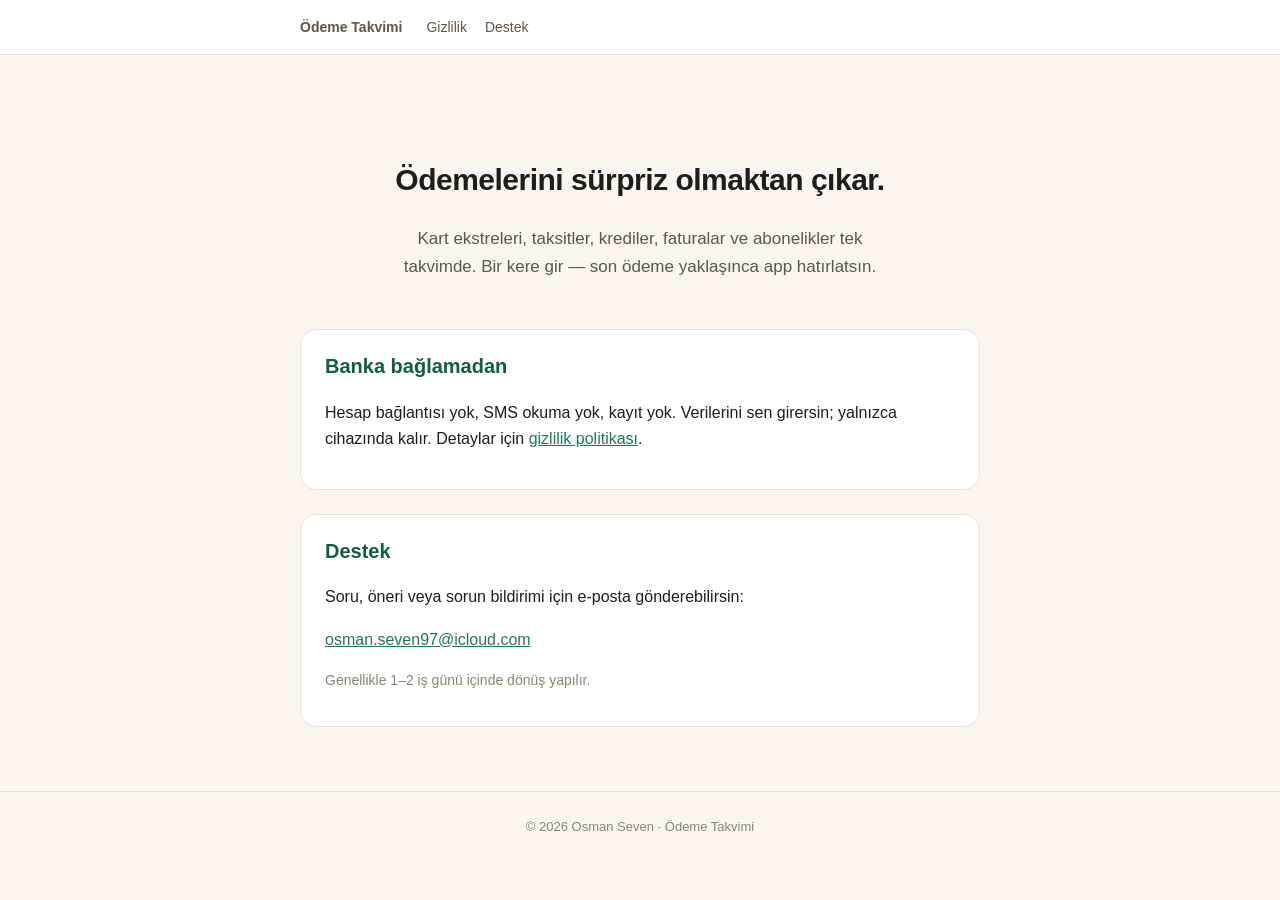
==== index.html @ da591027 "Ödeme Takvimi web: gizlilik politikası + destek sayfası" ====
<!doctype html>
<html lang="tr">
<head>
<meta charset="utf-8">
<meta name="viewport" content="width=device-width, initial-scale=1">
<title>Ödeme Takvimi — Taksit, kredi ve faturaların tek takviminde</title>
<meta name="description" content="Kart ekstreleri, taksitler, krediler, faturalar ve abonelikler tek takvimde. Banka bağlamadan, verilerin cihazında.">
<link rel="stylesheet" href="style.css">
</head>
<body>
<header>
  <div class="nav">
    <a class="brand" href="index.html">Ödeme Takvimi</a>
    <ul>
      <li><a href="privacy.html">Gizlilik</a></li>
      <li><a href="#destek">Destek</a></li>
    </ul>
  </div>
</header>

<main>
  <div class="hero">
    <h1>Ödemelerini sürpriz olmaktan çıkar.</h1>
    <p>Kart ekstreleri, taksitler, krediler, faturalar ve abonelikler tek takvimde. Bir kere gir — son ödeme yaklaşınca app hatırlatsın.</p>
  </div>

  <div class="card">
    <h2 style="margin-top:0">Banka bağlamadan</h2>
    <p>Hesap bağlantısı yok, SMS okuma yok, kayıt yok. Verilerini sen girersin; yalnızca cihazında kalır. Detaylar için <a href="privacy.html">gizlilik politikası</a>.</p>
  </div>

  <div class="card" id="destek">
    <h2 style="margin-top:0">Destek</h2>
    <p>Soru, öneri veya sorun bildirimi için e-posta gönderebilirsin:</p>
    <p><a href="mailto:osman.seven97@icloud.com">osman.seven97@icloud.com</a></p>
    <p class="meta">Genellikle 1–2 iş günü içinde dönüş yapılır.</p>
  </div>
</main>

<footer>© 2026 Osman Seven · Ödeme Takvimi</footer>
</body>
</html>
---- style.css ----
:root {
  --paper: #FAF6EF;
  --surface: #FFFFFF;
  --ink: #1F1D18;
  --ink2: #5C574C;
  --ink3: #8A8478;
  --green: #1C7A5B;
  --green-deep: #125C44;
  --line: #E8E2D6;
}

* { box-sizing: border-box; }

body {
  margin: 0;
  font-family: -apple-system, BlinkMacSystemFont, "Avenir Next", "Segoe UI", sans-serif;
  background: var(--paper);
  color: var(--ink);
  line-height: 1.65;
}

header {
  border-bottom: 1px solid var(--line);
  background: var(--surface);
}

.nav {
  max-width: 720px;
  margin: 0 auto;
  padding: 14px 20px;
  display: flex;
  align-items: center;
  gap: 24px;
}

.brand {
  font-weight: 700;
  font-size: 18px;
  color: var(--green-deep);
  text-decoration: none;
}

.nav ul {
  list-style: none;
  display: flex;
  gap: 18px;
  margin: 0;
  padding: 0;
}

.nav a { color: var(--ink2); text-decoration: none; font-size: 14px; }
.nav a:hover { color: var(--green); }

main {
  max-width: 720px;
  margin: 0 auto;
  padding: 32px 20px 64px;
}

h1 { font-size: 30px; letter-spacing: -0.5px; color: var(--ink); }
h2 { font-size: 20px; margin-top: 36px; color: var(--green-deep); }
h3 { font-size: 16px; margin-top: 24px; }

.meta { color: var(--ink3); font-size: 14px; }

a { color: var(--green); }

.hero {
  text-align: center;
  padding: 48px 0 24px;
}

.hero p { color: var(--ink2); font-size: 17px; max-width: 480px; margin: 12px auto 0; }

.card {
  background: var(--surface);
  border: 1px solid var(--line);
  border-radius: 16px;
  padding: 20px 24px;
  margin-top: 24px;
}

footer {
  border-top: 1px solid var(--line);
  color: var(--ink3);
  font-size: 13px;
  text-align: center;
  padding: 24px 20px;
}
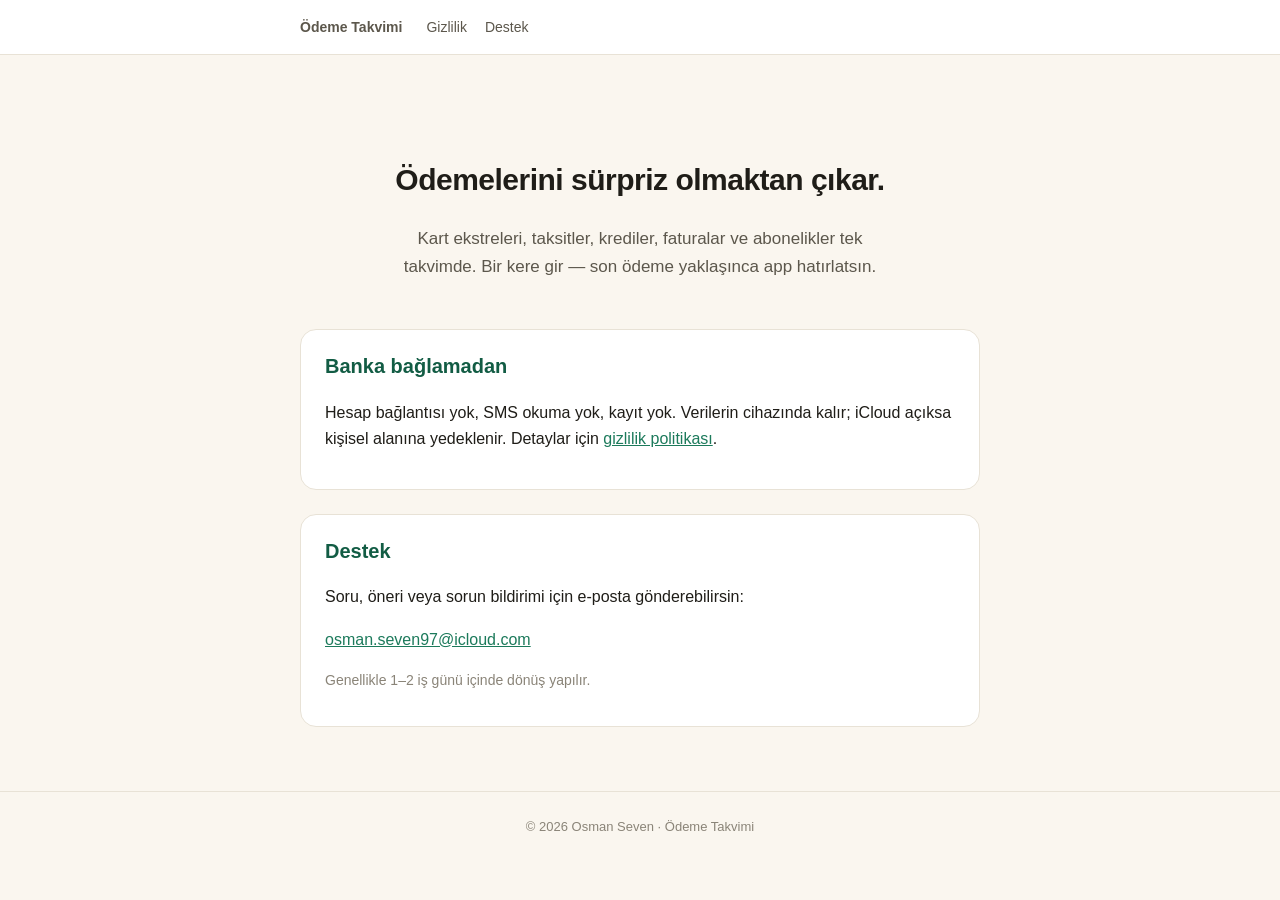
==== commit 245af415: "Gizlilik metni iCloud yedeğiyle tutarlı: "yalnızca cihazında" → "cihazınızda ve iCloud açıksa kişise" ====
--- a/index.html
+++ b/index.html
@@ -4,7 +4,7 @@
 <meta charset="utf-8">
 <meta name="viewport" content="width=device-width, initial-scale=1">
 <title>Ödeme Takvimi — Taksit, kredi ve faturaların tek takviminde</title>
-<meta name="description" content="Kart ekstreleri, taksitler, krediler, faturalar ve abonelikler tek takvimde. Banka bağlamadan, verilerin cihazında.">
+<meta name="description" content="Kart ekstreleri, taksitler, krediler, faturalar ve abonelikler tek takvimde. Banka bağlamadan, cihazında ve kişisel iCloud yedeğinde.">
 <link rel="stylesheet" href="style.css">
 </head>
 <body>
@@ -26,7 +26,7 @@
 
   <div class="card">
     <h2 style="margin-top:0">Banka bağlamadan</h2>
-    <p>Hesap bağlantısı yok, SMS okuma yok, kayıt yok. Verilerini sen girersin; yalnızca cihazında kalır. Detaylar için <a href="privacy.html">gizlilik politikası</a>.</p>
+    <p>Hesap bağlantısı yok, SMS okuma yok, kayıt yok. Verilerin cihazında kalır; iCloud açıksa kişisel alanına yedeklenir. Detaylar için <a href="privacy.html">gizlilik politikası</a>.</p>
   </div>
 
   <div class="card" id="destek">
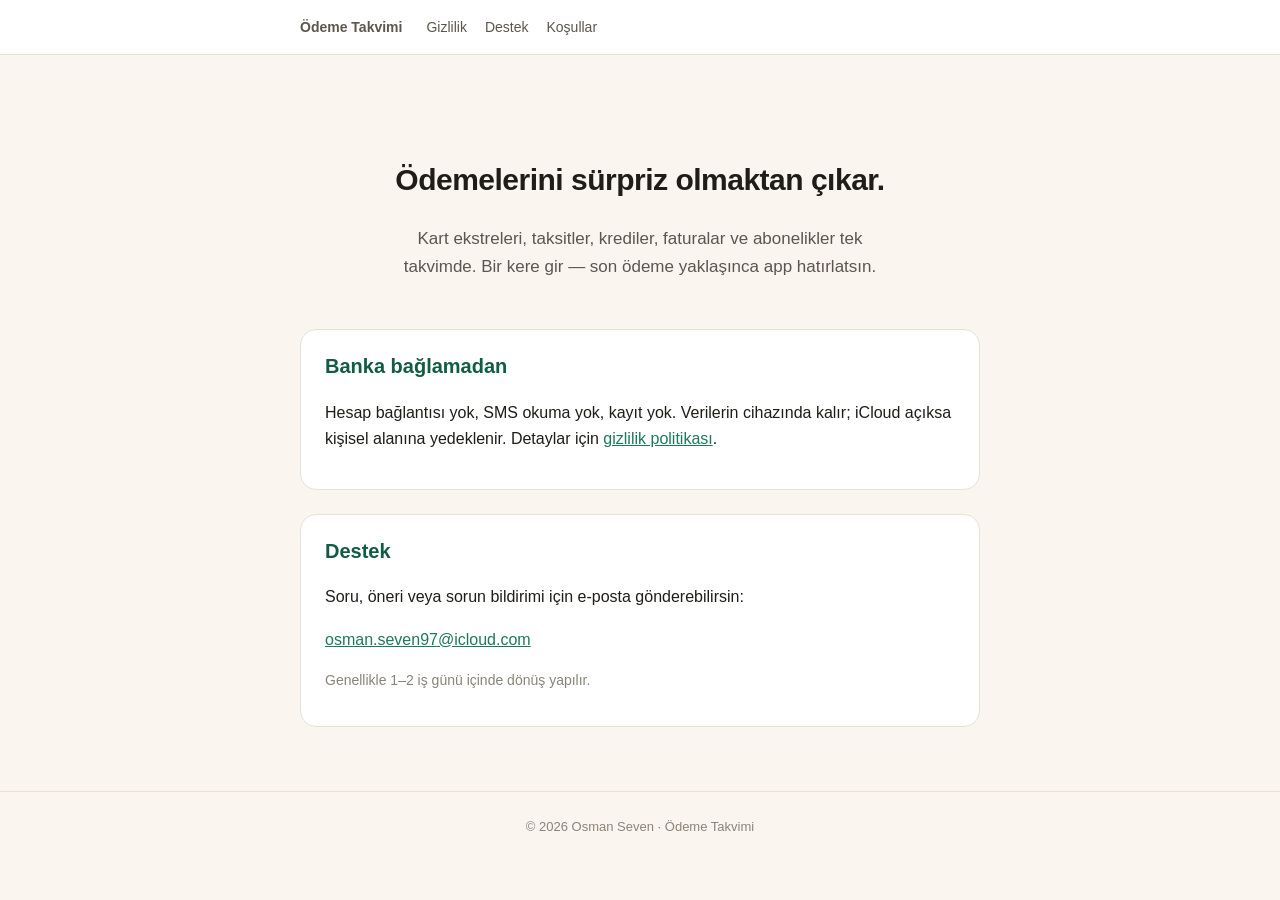
==== commit 517b5e9f: "Legal sayfaları: terms.html (TR+EN) + privacy-en + support(.html/-en) + nav - terms.html: kendi Kull" ====
--- a/index.html
+++ b/index.html
@@ -13,7 +13,8 @@
     <a class="brand" href="index.html">Ödeme Takvimi</a>
     <ul>
       <li><a href="privacy.html">Gizlilik</a></li>
-      <li><a href="#destek">Destek</a></li>
+      <li><a href="support.html">Destek</a></li>
+      <li><a href="terms.html">Koşullar</a></li>
     </ul>
   </div>
 </header>
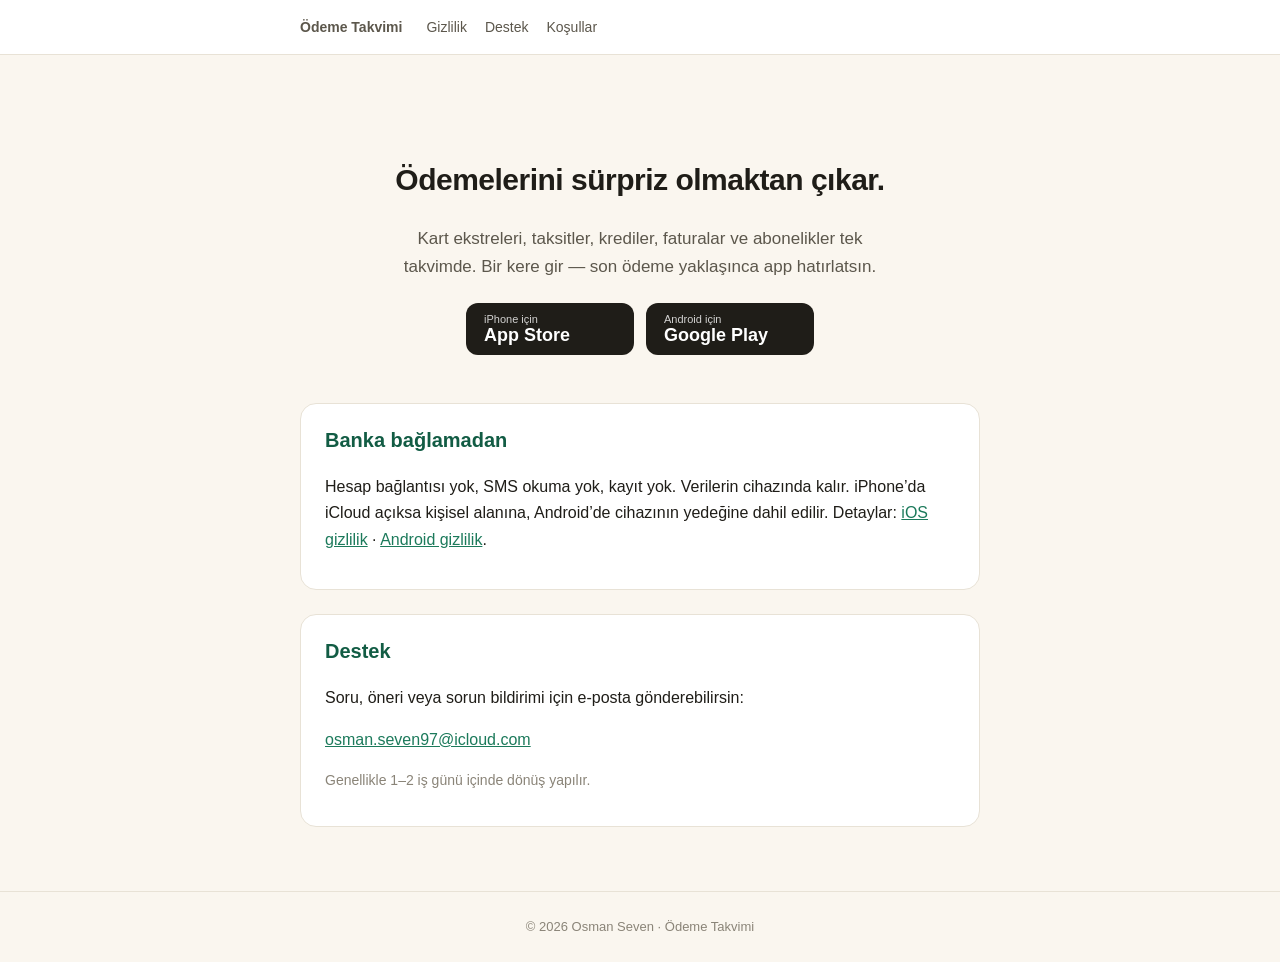
==== commit 5868b18e: "Ana sayfaya App Store ve Google Play düğmeleri, Android yedek/gizlilik notu Co-Authored-By: Claude O" ====
--- a/index.html
+++ b/index.html
@@ -4,7 +4,7 @@
 <meta charset="utf-8">
 <meta name="viewport" content="width=device-width, initial-scale=1">
 <title>Ödeme Takvimi — Taksit, kredi ve faturaların tek takviminde</title>
-<meta name="description" content="Kart ekstreleri, taksitler, krediler, faturalar ve abonelikler tek takvimde. Banka bağlamadan, cihazında ve kişisel iCloud yedeğinde.">
+<meta name="description" content="Kart ekstreleri, taksitler, krediler, faturalar ve abonelikler tek takvimde. iPhone ve Android için; banka bağlamadan, verilerin cihazında.">
 <link rel="stylesheet" href="style.css">
 </head>
 <body>
@@ -23,11 +23,15 @@
   <div class="hero">
     <h1>Ödemelerini sürpriz olmaktan çıkar.</h1>
     <p>Kart ekstreleri, taksitler, krediler, faturalar ve abonelikler tek takvimde. Bir kere gir — son ödeme yaklaşınca app hatırlatsın.</p>
+    <div class="stores">
+      <a class="store" href="https://apps.apple.com/app/id6779705923"><small>iPhone için</small><strong>App Store</strong></a>
+      <a class="store" href="https://play.google.com/store/apps/details?id=com.osmanseven.odemetakvimi"><small>Android için</small><strong>Google Play</strong></a>
+    </div>
   </div>
 
   <div class="card">
     <h2 style="margin-top:0">Banka bağlamadan</h2>
-    <p>Hesap bağlantısı yok, SMS okuma yok, kayıt yok. Verilerin cihazında kalır; iCloud açıksa kişisel alanına yedeklenir. Detaylar için <a href="privacy.html">gizlilik politikası</a>.</p>
+    <p>Hesap bağlantısı yok, SMS okuma yok, kayıt yok. Verilerin cihazında kalır. iPhone’da iCloud açıksa kişisel alanına, Android’de cihazının yedeğine dahil edilir. Detaylar: <a href="privacy.html">iOS gizlilik</a> · <a href="android-privacy.html">Android gizlilik</a>.</p>
   </div>
 
   <div class="card" id="destek">
--- a/style.css
+++ b/style.css
@@ -87,3 +87,13 @@
   text-align: center;
   padding: 24px 20px;
 }
+
+.stores { display: flex; flex-wrap: wrap; gap: 12px; justify-content: center; margin-top: 22px; }
+.store {
+  display: inline-flex; flex-direction: column; align-items: flex-start; justify-content: center;
+  min-width: 168px; min-height: 52px; padding: 8px 18px; border-radius: 12px;
+  background: var(--ink); color: #fff; text-decoration: none; line-height: 1.15;
+}
+.store small { font-size: 11px; opacity: 0.8; }
+.store strong { font-size: 18px; font-weight: 600; }
+.store:hover { opacity: 0.9; color: #fff; }
